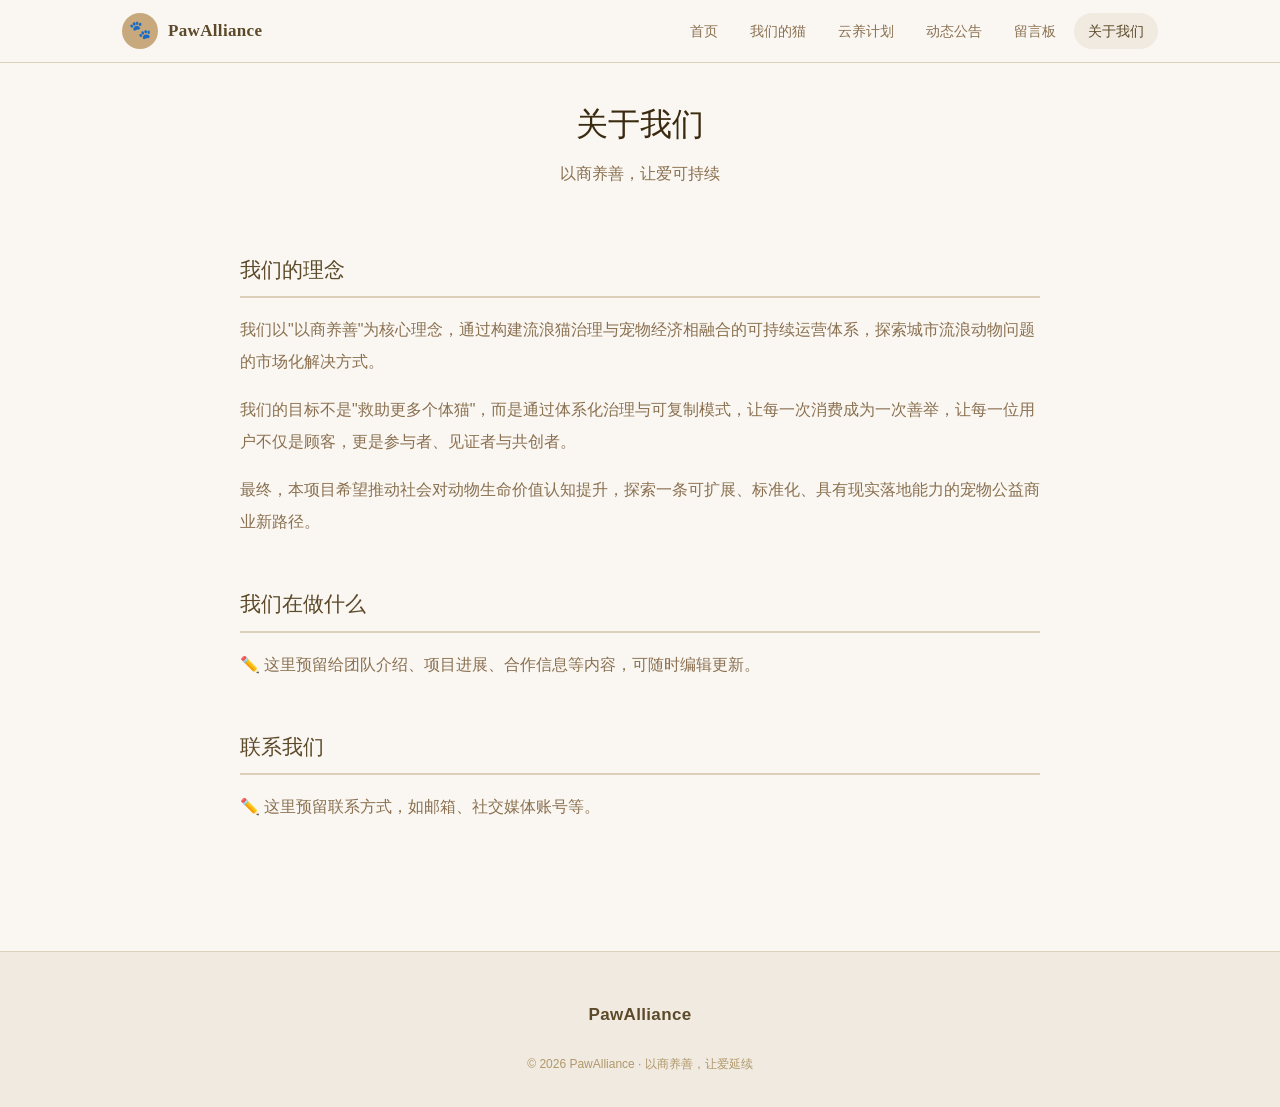
==== about.html @ 076e7d1a "Add files via upload" ====
<!DOCTYPE html>
<html lang="zh-CN">
<head>
  <meta charset="UTF-8" />
  <meta name="viewport" content="width=device-width, initial-scale=1.0" />
  <title>关于我们 · PawAlliance</title>
  <link rel="stylesheet" href="style.css" />
</head>
<body>
  <nav class="navbar" id="navbar">
    <div class="nav-inner">
      <a href="index.html" class="logo">
        <div class="logo-fallback" style="display:flex">🐾</div>
        <span class="logo-text">PawAlliance</span>
      </a>
      <div class="nav-links" id="navLinks">
        <a href="index.html" class="nav-link">首页</a>
        <a href="cats.html" class="nav-link">我们的猫</a>
        <a href="adopt.html" class="nav-link">云养计划</a>
        <a href="news.html" class="nav-link">动态公告</a>
        <a href="message.html" class="nav-link">留言板</a>
        <a href="about.html" class="nav-link active">关于我们</a>
      </div>
      <button class="nav-toggle" id="navToggle"><span></span><span></span><span></span></button>
    </div>
  </nav>

  <div class="page-header">
    <h1>关于我们</h1>
    <p>以商养善，让爱可持续</p>
  </div>

  <section class="section" style="padding-top: 1rem;">
    <div class="container">
      <div class="about-section">

        <div class="about-block">
          <h2>我们的理念</h2>
          <p>我们以"以商养善"为核心理念，通过构建流浪猫治理与宠物经济相融合的可持续运营体系，探索城市流浪动物问题的市场化解决方式。</p>
          <p>我们的目标不是"救助更多个体猫"，而是通过体系化治理与可复制模式，让每一次消费成为一次善举，让每一位用户不仅是顾客，更是参与者、见证者与共创者。</p>
          <p>最终，本项目希望推动社会对动物生命价值认知提升，探索一条可扩展、标准化、具有现实落地能力的宠物公益商业新路径。</p>
        </div>

        <!-- ✏️ 在下面添加新模块，复制以下格式即可 -->
        <div class="about-block">
          <h2>我们在做什么</h2>
          <p>✏️ 这里预留给团队介绍、项目进展、合作信息等内容，可随时编辑更新。</p>
        </div>

        <div class="about-block">
          <h2>联系我们</h2>
          <p>✏️ 这里预留联系方式，如邮箱、社交媒体账号等。</p>
        </div>

        <!-- ✏️ 如需添加更多模块，复制下面这段并修改内容：
        <div class="about-block">
          <h2>新模块标题</h2>
          <p>内容写在这里。</p>
        </div>
        -->

      </div>
    </div>
  </section>

  <footer class="footer">
    <div class="container footer-inner">
      <span class="logo-text">PawAlliance</span>
      <p class="footer-copy">© 2026 PawAlliance · 以商养善，让爱延续</p>
    </div>
  </footer>

  <script src="main.js"></script>
</body>
</html>
---- style.css ----
/* ============================================================
   PawAlliance · 主样式文件
   自然清新风格 · 米色主调
   ============================================================ */

/* ── 字体（使用系统字体，无需网络加载）── */


/* ── CSS 变量（颜色主题） ── */
:root {
  --cream:        #FAF7F2;
  --cream-dark:   #F0EAE0;
  --cream-border: #DDD0BB;
  --brown-light:  #C8A97E;
  --brown-mid:    #A07040;
  --brown-dark:   #5C4A2A;
  --brown-deep:   #3A2A10;
  --text-main:    #3A2A10;
  --text-muted:   #8A7050;
  --text-hint:    #B0986A;
  --white:        #FFFFFF;
  --green-soft:   #D4E8C2;
  --blue-soft:    #C2D8E8;
  --amber-soft:   #F5DCA0;
  --radius-sm:    8px;
  --radius-md:    14px;
  --radius-lg:    20px;
  --radius-xl:    28px;
  --shadow-soft:  0 4px 24px rgba(90,60,20,0.08);
  --shadow-card:  0 2px 12px rgba(90,60,20,0.10);
  --transition:   0.25s ease;
}

/* ── Reset ── */
*, *::before, *::after { box-sizing: border-box; margin: 0; padding: 0; }
html { scroll-behavior: smooth; }
body {
  font-family: "PingFang SC", "Microsoft YaHei", "Helvetica Neue", sans-serif;
  background: var(--cream);
  color: var(--text-main);
  font-size: 16px;
  line-height: 1.75;
}
img { max-width: 100%; display: block; }
a { text-decoration: none; color: inherit; }

/* ── 容器 ── */
.container { max-width: 1100px; margin: 0 auto; padding: 0 2rem; }

/* ── 导航栏 ── */
.navbar {
  position: fixed; top: 0; left: 0; right: 0; z-index: 100;
  background: rgba(250,247,242,0.92);
  backdrop-filter: blur(12px);
  border-bottom: 1px solid var(--cream-border);
  transition: box-shadow var(--transition);
}
.navbar.scrolled { box-shadow: var(--shadow-soft); }
.nav-inner {
  max-width: 1100px; margin: 0 auto; padding: 0 2rem;
  height: 62px;
  display: flex; align-items: center; justify-content: space-between;
}
.logo {
  display: flex; align-items: center; gap: 10px;
  font-family: "PingFang SC", "Microsoft YaHei", Georgia, serif;
}
.logo-img { width: 36px; height: 36px; border-radius: 50%; object-fit: cover; }
.logo-fallback {
  display: none; width: 36px; height: 36px; border-radius: 50%;
  background: var(--brown-light); align-items: center; justify-content: center;
  font-size: 18px;
}
.logo-text { font-size: 17px; font-weight: 600; color: var(--brown-dark); letter-spacing: 0.02em; }
.nav-links { display: flex; gap: 4px; }
.nav-link {
  padding: 6px 14px; border-radius: 20px;
  font-size: 14px; color: var(--text-muted);
  transition: all var(--transition);
}
.nav-link:hover, .nav-link.active {
  background: var(--cream-dark); color: var(--brown-dark);
}
.nav-toggle {
  display: none; flex-direction: column; gap: 5px;
  background: none; border: none; cursor: pointer; padding: 4px;
}
.nav-toggle span {
  display: block; width: 22px; height: 2px;
  background: var(--brown-dark); border-radius: 2px;
  transition: all var(--transition);
}

/* ── 按钮 ── */
.btn {
  display: inline-flex; align-items: center; justify-content: center;
  padding: 11px 28px; border-radius: 30px;
  font-size: 15px; font-weight: 500;
  cursor: pointer; transition: all var(--transition);
  border: 1.5px solid transparent;
}
.btn-primary {
  background: var(--brown-light); color: var(--brown-deep);
  border-color: var(--brown-light);
}
.btn-primary:hover { background: var(--brown-mid); border-color: var(--brown-mid); color: var(--white); }
.btn-outline {
  background: transparent; color: var(--brown-mid);
  border-color: var(--brown-light);
}
.btn-outline:hover { background: var(--cream-dark); }
.btn-sm { padding: 7px 18px; font-size: 13px; }

/* ── Hero ── */
.hero {
  min-height: 100vh;
  display: flex; align-items: center; justify-content: space-between;
  padding: 6rem 2rem 4rem;
  max-width: 1100px; margin: 0 auto;
  gap: 3rem;
}
.hero-content { flex: 1; max-width: 520px; }
.hero-tag {
  display: inline-block; margin-bottom: 1.2rem;
  background: var(--cream-dark); color: var(--brown-mid);
  padding: 5px 16px; border-radius: 20px;
  font-size: 13px; letter-spacing: 0.05em;
}
.hero-title {
  font-family: "PingFang SC", "Microsoft YaHei", Georgia, serif;
  font-size: clamp(2rem, 5vw, 3.2rem);
  font-weight: 600; line-height: 1.3;
  color: var(--brown-deep);
  margin-bottom: 1.2rem;
}
.hero-sub {
  font-size: 15px; color: var(--text-muted); line-height: 1.9;
  margin-bottom: 2rem;
}
.hero-btns { display: flex; gap: 12px; flex-wrap: wrap; }
.hero-visual { flex-shrink: 0; }
.hero-cat-card {
  width: 280px;
  background: var(--white); border-radius: var(--radius-xl);
  border: 1px solid var(--cream-border);
  overflow: hidden; box-shadow: var(--shadow-soft);
  animation: floatUp 3s ease-in-out infinite alternate;
}
@keyframes floatUp {
  from { transform: translateY(0); }
  to   { transform: translateY(-12px); }
}
.hero-cat-img { width: 100%; height: 260px; object-fit: cover; }
.hero-cat-emoji {
  width: 100%; height: 260px; font-size: 80px;
  display: flex; align-items: center; justify-content: center;
  background: var(--cream-dark);
}
.hero-cat-label {
  padding: 14px 16px;
  display: flex; align-items: center; gap: 10px;
}
.cat-tag {
  background: var(--brown-light); color: var(--brown-deep);
  padding: 3px 10px; border-radius: 10px; font-size: 12px;
}
.cat-name-small { font-size: 13px; color: var(--text-muted); }

/* ── 数据统计 ── */
.stats-section {
  background: var(--cream-dark);
  border-top: 1px solid var(--cream-border);
  border-bottom: 1px solid var(--cream-border);
  padding: 2.5rem 0;
}
.stats-grid {
  display: grid; grid-template-columns: repeat(4, 1fr); gap: 1rem;
}
.stat-item { text-align: center; padding: 1rem; }
.stat-num {
  font-family: "PingFang SC", "Microsoft YaHei", Georgia, serif;
  font-size: 2.5rem; font-weight: 600; color: var(--brown-mid);
}
.stat-label { font-size: 13px; color: var(--text-hint); margin-top: 4px; }

/* ── 通用 Section ── */
.section { padding: 5rem 0; }
.section-header {
  display: flex; align-items: center; justify-content: space-between;
  margin-bottom: 2.5rem;
}
.section-title {
  font-family: "PingFang SC", "Microsoft YaHei", Georgia, serif;
  font-size: 1.7rem; font-weight: 500; color: var(--brown-deep);
}
.see-all { font-size: 14px; color: var(--brown-mid); }
.see-all:hover { color: var(--brown-dark); }

/* ── 猫咪卡片 ── */
.cats-grid {
  display: grid; grid-template-columns: repeat(auto-fill, minmax(260px, 1fr));
  gap: 1.5rem;
}
.cat-card {
  background: var(--white); border-radius: var(--radius-lg);
  border: 1px solid var(--cream-border);
  overflow: hidden; box-shadow: var(--shadow-card);
  transition: transform var(--transition), box-shadow var(--transition);
}
.cat-card:hover { transform: translateY(-4px); box-shadow: var(--shadow-soft); }
.cat-card-placeholder { opacity: 0.55; }
.cat-card-photo { position: relative; height: 200px; overflow: hidden; background: var(--cream-dark); }
.cat-card-img { width: 100%; height: 100%; object-fit: cover; }
.cat-card-emoji {
  width: 100%; height: 100%; font-size: 60px;
  display: flex; align-items: center; justify-content: center;
}
.cat-status {
  position: absolute; top: 12px; right: 12px;
  padding: 3px 10px; border-radius: 10px; font-size: 12px;
}
.status-green  { background: #D4E8C2; color: #3A6020; }
.status-blue   { background: #C2D8E8; color: #204060; }
.status-amber  { background: #F5DCA0; color: #7A5010; }
.status-gray   { background: var(--cream-dark); color: var(--text-muted); }
.cat-card-info { padding: 1.25rem; }
.cat-card-header { margin-bottom: 8px; }
.cat-card-name { font-size: 17px; font-weight: 500; color: var(--brown-dark); margin-bottom: 6px; }
.cat-tags { display: flex; gap: 6px; flex-wrap: wrap; }
.cat-tag-chip {
  background: var(--cream-dark); color: var(--text-muted);
  padding: 2px 9px; border-radius: 8px; font-size: 12px;
}
.cat-card-desc { font-size: 13px; color: var(--text-muted); margin-bottom: 1rem; line-height: 1.7; }

/* ── 云养预览 ── */
.adopt-preview { background: var(--cream-dark); }
.adopt-inner {
  display: flex; align-items: center; gap: 4rem;
}
.adopt-text { flex: 1; }
.adopt-text p { color: var(--text-muted); line-height: 2; }
.adopt-visual { flex-shrink: 0; text-align: center; }
.adopt-cat-wrap { position: relative; display: inline-block; }
.adopt-cat-img { width: 200px; height: 200px; object-fit: cover; border-radius: 50%; border: 3px solid var(--brown-light); }
.adopt-cat-emoji {
  width: 200px; height: 200px; font-size: 80px;
  border-radius: 50%; border: 3px solid var(--brown-light);
  background: var(--cream); display: none;
  align-items: center; justify-content: center;
}
.adopt-bubble {
  position: absolute; top: -16px; right: -24px;
  background: var(--white); color: var(--brown-mid);
  padding: 6px 14px; border-radius: 20px;
  font-size: 13px; border: 1px solid var(--cream-border);
  box-shadow: var(--shadow-card);
  animation: bounce 2s ease-in-out infinite;
}
@keyframes bounce {
  0%, 100% { transform: translateY(0); }
  50%       { transform: translateY(-6px); }
}

/* ── 动态列表 ── */
.news-list { display: flex; flex-direction: column; gap: 1.5rem; }
.news-item {
  padding: 1.5rem;
  background: var(--white); border-radius: var(--radius-md);
  border: 1px solid var(--cream-border);
  transition: box-shadow var(--transition);
}
.news-item:hover { box-shadow: var(--shadow-card); }
.news-meta { display: flex; align-items: center; gap: 10px; margin-bottom: 8px; }
.news-type {
  padding: 3px 10px; border-radius: 8px; font-size: 12px;
}
.type-coral  { background: #FAE0D8; color: #9A3820; }
.type-amber  { background: #F5E0A0; color: #7A5010; }
.type-green  { background: #D4E8C2; color: #3A6020; }
.type-teal   { background: #C8E8E0; color: #1A6050; }
.type-purple { background: #E0D8F5; color: #4A3090; }
.type-gray   { background: var(--cream-dark); color: var(--text-muted); }
.news-date { font-size: 13px; color: var(--text-hint); }
.news-title { font-size: 16px; font-weight: 500; margin-bottom: 8px; }
.news-title a:hover { color: var(--brown-mid); }
.news-summary { font-size: 14px; color: var(--text-muted); margin-bottom: 10px; }
.news-read-more { font-size: 13px; color: var(--brown-mid); }
.empty-tip { color: var(--text-hint); font-size: 14px; text-align: center; padding: 3rem 0; }

/* ── 页面内顶部间距 ── */
.page-header {
  padding: 6rem 0 3rem;
  text-align: center;
}
.page-header h1 {
  font-family: "PingFang SC", "Microsoft YaHei", Georgia, serif;
  font-size: 2rem; font-weight: 500; color: var(--brown-deep);
}
.page-header p { color: var(--text-muted); margin-top: 8px; }

/* ── 留言板 ── */
.message-wrap { max-width: 700px; margin: 0 auto; }
.message-form {
  background: var(--white); border-radius: var(--radius-lg);
  border: 1px solid var(--cream-border);
  padding: 2rem; margin-bottom: 2.5rem;
}
.message-form h3 { font-size: 16px; font-weight: 500; margin-bottom: 1.2rem; color: var(--brown-dark); }
.form-group { margin-bottom: 1rem; }
.form-group label { display: block; font-size: 13px; color: var(--text-muted); margin-bottom: 5px; }
.form-group input, .form-group textarea {
  width: 100%; padding: 10px 14px;
  background: var(--cream); border: 1px solid var(--cream-border);
  border-radius: var(--radius-sm); font-family: inherit; font-size: 14px;
  color: var(--text-main); transition: border-color var(--transition);
  resize: vertical;
}
.form-group input:focus, .form-group textarea:focus {
  outline: none; border-color: var(--brown-light);
}
.message-list { display: flex; flex-direction: column; gap: 1rem; }
.message-item {
  background: var(--white); border-radius: var(--radius-md);
  border: 1px solid var(--cream-border); padding: 1.25rem;
}
.message-author { font-weight: 500; font-size: 14px; color: var(--brown-dark); }
.message-time { font-size: 12px; color: var(--text-hint); margin-left: 8px; }
.message-content { font-size: 14px; color: var(--text-muted); margin-top: 8px; line-height: 1.7; }
.message-reply {
  background: var(--cream-dark); border-radius: var(--radius-sm);
  padding: 10px 14px; margin-top: 10px;
}
.message-reply-label { font-size: 12px; color: var(--brown-mid); margin-bottom: 4px; }
.message-reply-content { font-size: 13px; color: var(--text-muted); }

/* ── 云养页面 ── */
.adopt-page-wrap { max-width: 800px; margin: 0 auto; }
.adopt-cats-list { display: flex; flex-direction: column; gap: 2rem; }
.adopt-cat-item {
  background: var(--white); border-radius: var(--radius-lg);
  border: 1px solid var(--cream-border); padding: 2rem;
  display: flex; gap: 2rem; align-items: center;
}
.adopt-cat-avatar {
  width: 120px; height: 120px; flex-shrink: 0;
  border-radius: 50%; overflow: hidden; border: 3px solid var(--brown-light);
  display: flex; align-items: center; justify-content: center;
  background: var(--cream-dark); font-size: 48px;
}
.adopt-cat-avatar img { width: 100%; height: 100%; object-fit: cover; }
.adopt-cat-content { flex: 1; }
.adopt-cat-content h3 { font-size: 18px; font-weight: 500; margin-bottom: 8px; color: var(--brown-dark); }
.adopt-cat-content p { font-size: 14px; color: var(--text-muted); margin-bottom: 1rem; }
.feed-count { font-size: 13px; color: var(--text-hint); margin-top: 8px; }

/* ── 关于我们 ── */
.about-section { max-width: 800px; margin: 0 auto; }
.about-block { margin-bottom: 3rem; }
.about-block h2 {
  font-family: "PingFang SC", "Microsoft YaHei", Georgia, serif;
  font-size: 1.3rem; font-weight: 500; color: var(--brown-dark);
  margin-bottom: 1rem; padding-bottom: 0.5rem;
  border-bottom: 2px solid var(--cream-border);
}
.about-block p { color: var(--text-muted); line-height: 2; margin-bottom: 1rem; }

/* ✏️ 扩展区块：复制 .about-block 格式，可在 about.html 添加新模块 */

/* ── Footer ── */
.footer {
  background: var(--cream-dark); border-top: 1px solid var(--cream-border);
  padding: 3rem 0 2rem;
}
.footer-inner {
  display: flex; flex-direction: column; align-items: center; gap: 1.5rem; text-align: center;
}
.footer-brand .logo-text { font-size: 18px; }
.footer-brand p { font-size: 13px; color: var(--text-hint); margin-top: 4px; }
.footer-links { display: flex; gap: 20px; flex-wrap: wrap; justify-content: center; }
.footer-links a { font-size: 13px; color: var(--text-muted); }
.footer-links a:hover { color: var(--brown-mid); }
.footer-copy { font-size: 12px; color: var(--text-hint); }

/* ── 响应式 ── */
@media (max-width: 768px) {
  .nav-links { display: none; flex-direction: column; position: absolute; top: 62px; left: 0; right: 0; background: var(--cream); border-bottom: 1px solid var(--cream-border); padding: 1rem; }
  .nav-links.open { display: flex; }
  .nav-toggle { display: flex; }
  .hero { flex-direction: column; padding-top: 5rem; text-align: center; }
  .hero-btns { justify-content: center; }
  .hero-visual { order: -1; }
  .hero-cat-card { width: 220px; }
  .stats-grid { grid-template-columns: repeat(2, 1fr); }
  .adopt-inner { flex-direction: column; text-align: center; }
  .adopt-cat-item { flex-direction: column; text-align: center; }
}
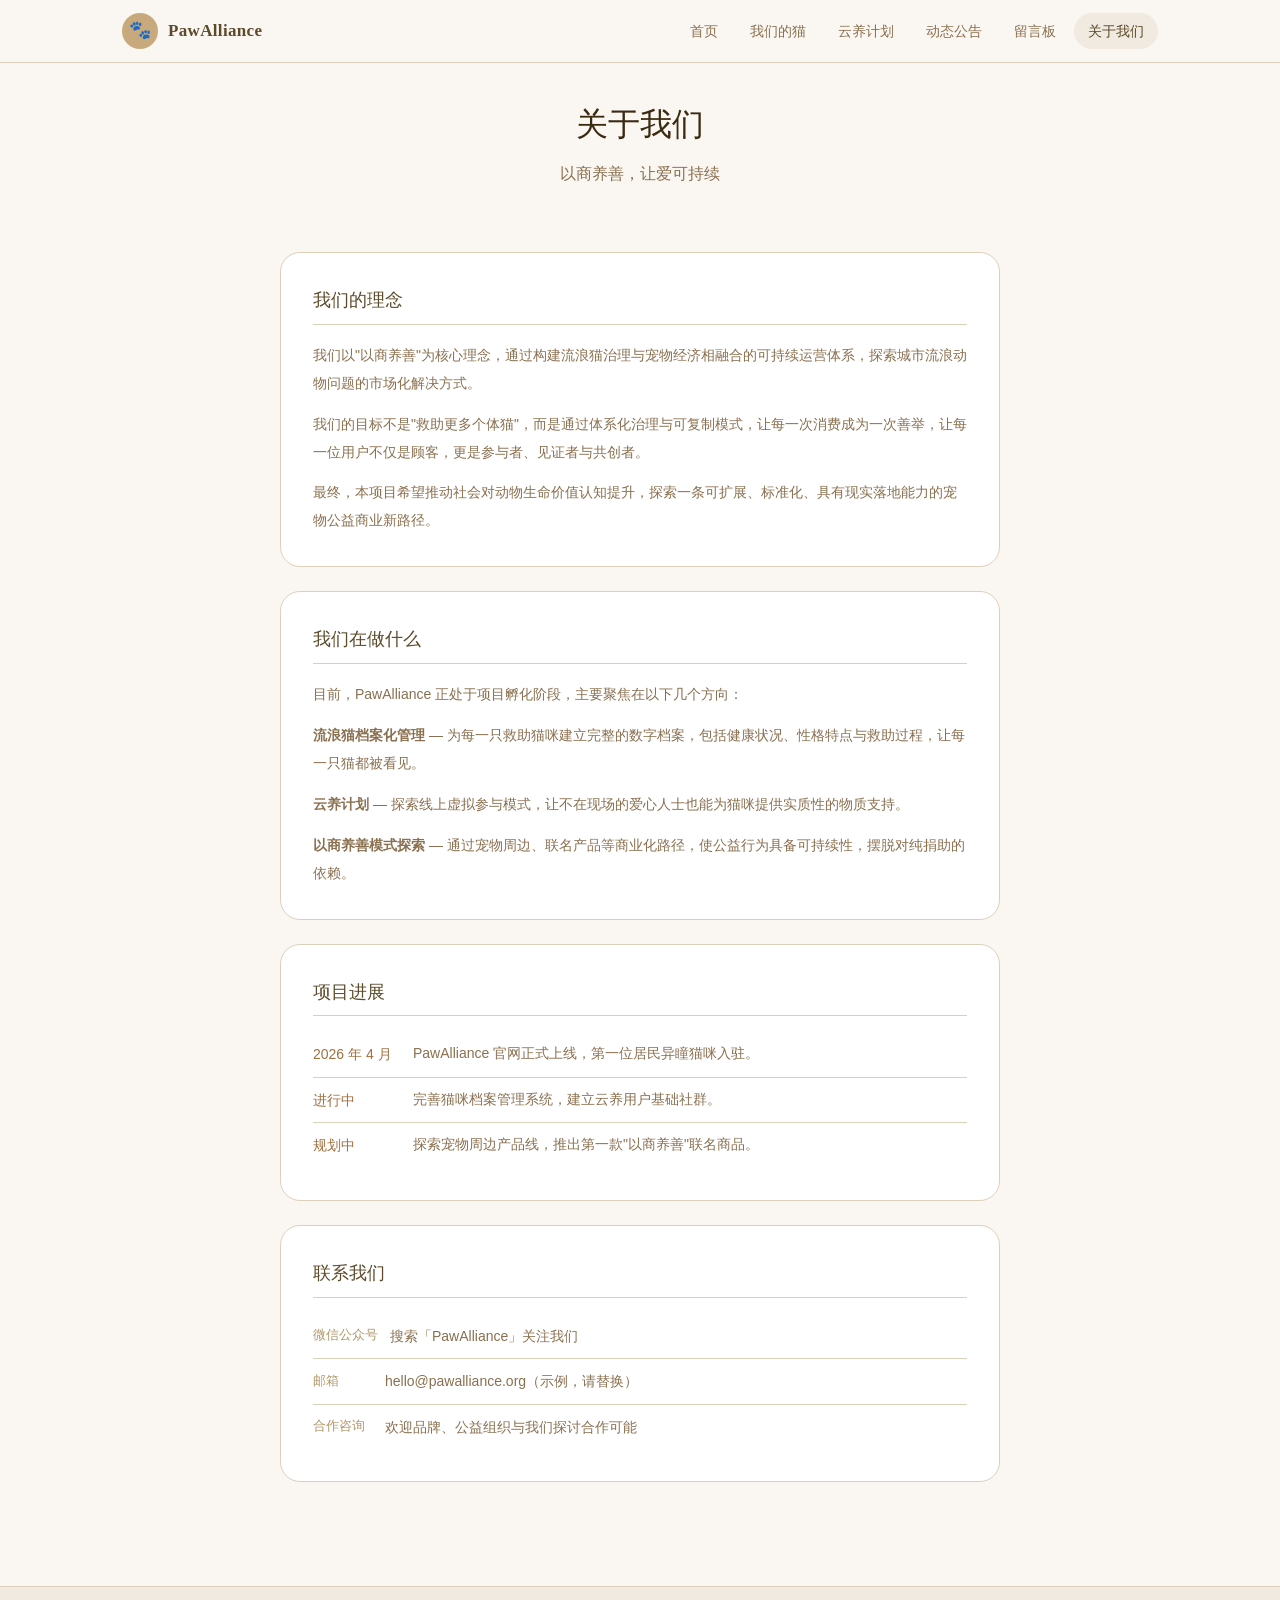
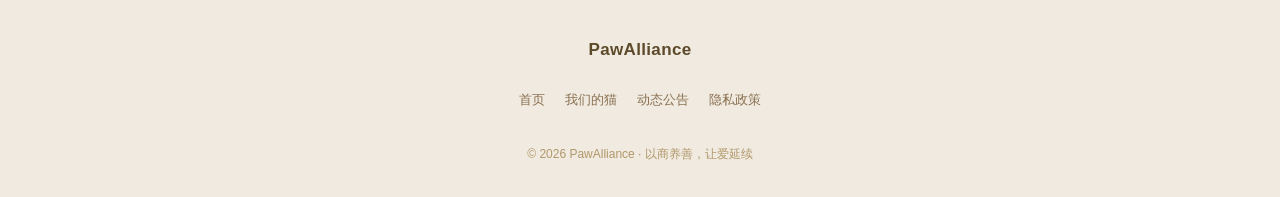
==== commit 3b9c9fdd: "4.13更新" ====
--- a/about.html
+++ b/about.html
@@ -4,7 +4,51 @@
   <meta charset="UTF-8" />
   <meta name="viewport" content="width=device-width, initial-scale=1.0" />
   <title>关于我们 · PawAlliance</title>
+  <meta name="description" content="PawAlliance 团队介绍、项目理念与联系方式。" />
+  <meta property="og:title" content="关于我们 · PawAlliance" />
+  <meta property="og:description" content="以商养善为核心理念，探索流浪猫治理与宠物经济相融合的可持续运营体系。" />
+  <meta property="og:image" content="https://ecvwyfolfitogyeiywbe.supabase.co/storage/v1/object/public/assets/og-cover.jpg" />
+  <meta property="og:type" content="website" />
   <link rel="stylesheet" href="style.css" />
+  <style>
+    .about-section { max-width: 720px; margin: 0 auto; }
+    .about-block {
+      background: var(--white); border-radius: var(--radius-lg);
+      border: 1px solid var(--cream-border); padding: 2rem;
+      margin-bottom: 1.5rem;
+    }
+    .about-block h2 {
+      font-size: 1.1rem; font-weight: 500; color: var(--brown-dark);
+      margin-bottom: 1rem; padding-bottom: 0.5rem;
+      border-bottom: 1px solid var(--cream-border);
+    }
+    .about-block p { font-size: 14px; color: var(--text-muted); line-height: 2; margin-bottom: 0.8rem; }
+    .about-block p:last-child { margin-bottom: 0; }
+    .team-grid { display: grid; grid-template-columns: repeat(auto-fill, minmax(200px, 1fr)); gap: 1rem; margin-top: 1rem; }
+    .team-card {
+      background: var(--cream-dark); border-radius: var(--radius-md);
+      padding: 1.25rem; text-align: center;
+    }
+    .team-avatar {
+      width: 56px; height: 56px; border-radius: 50%;
+      background: var(--brown-light); display: flex; align-items: center;
+      justify-content: center; font-size: 24px; margin: 0 auto 0.8rem;
+    }
+    .team-name { font-size: 15px; font-weight: 500; color: var(--brown-dark); margin-bottom: 4px; }
+    .team-role { font-size: 13px; color: var(--text-hint); }
+    .contact-row { display: flex; align-items: center; gap: 12px; padding: 10px 0; border-bottom: 1px solid var(--cream-border); }
+    .contact-row:last-child { border-bottom: none; }
+    .contact-label { font-size: 13px; color: var(--text-hint); min-width: 60px; }
+    .contact-value { font-size: 14px; color: var(--text-muted); }
+    .milestone-list { list-style: none; padding: 0; margin-top: 0.5rem; }
+    .milestone-list li {
+      display: flex; gap: 12px; padding: 10px 0;
+      border-bottom: 1px solid var(--cream-border); font-size: 14px;
+    }
+    .milestone-list li:last-child { border-bottom: none; }
+    .milestone-date { color: var(--brown-mid); font-weight: 500; min-width: 88px; flex-shrink: 0; }
+    .milestone-text { color: var(--text-muted); line-height: 1.7; }
+  </style>
 </head>
 <body>
   <nav class="navbar" id="navbar">
@@ -41,23 +85,48 @@
           <p>最终，本项目希望推动社会对动物生命价值认知提升，探索一条可扩展、标准化、具有现实落地能力的宠物公益商业新路径。</p>
         </div>
 
-        <!-- ✏️ 在下面添加新模块，复制以下格式即可 -->
         <div class="about-block">
           <h2>我们在做什么</h2>
-          <p>✏️ 这里预留给团队介绍、项目进展、合作信息等内容，可随时编辑更新。</p>
+          <p>目前，PawAlliance 正处于项目孵化阶段，主要聚焦在以下几个方向：</p>
+          <p><strong>流浪猫档案化管理</strong> — 为每一只救助猫咪建立完整的数字档案，包括健康状况、性格特点与救助过程，让每一只猫都被看见。</p>
+          <p><strong>云养计划</strong> — 探索线上虚拟参与模式，让不在现场的爱心人士也能为猫咪提供实质性的物质支持。</p>
+          <p><strong>以商养善模式探索</strong> — 通过宠物周边、联名产品等商业化路径，使公益行为具备可持续性，摆脱对纯捐助的依赖。</p>
+        </div>
+
+        <div class="about-block">
+          <h2>项目进展</h2>
+          <ul class="milestone-list">
+            <li>
+              <span class="milestone-date">2026 年 4 月</span>
+              <span class="milestone-text">PawAlliance 官网正式上线，第一位居民异瞳猫咪入驻。</span>
+            </li>
+            <li>
+              <span class="milestone-date">进行中</span>
+              <span class="milestone-text">完善猫咪档案管理系统，建立云养用户基础社群。</span>
+            </li>
+            <li>
+              <span class="milestone-date">规划中</span>
+              <span class="milestone-text">探索宠物周边产品线，推出第一款"以商养善"联名商品。</span>
+            </li>
+          </ul>
         </div>
 
         <div class="about-block">
           <h2>联系我们</h2>
-          <p>✏️ 这里预留联系方式，如邮箱、社交媒体账号等。</p>
+          <!-- ✏️ 请将下面的联系方式替换为你们真实的信息 -->
+          <div class="contact-row">
+            <span class="contact-label">微信公众号</span>
+            <span class="contact-value">搜索「PawAlliance」关注我们</span>
+          </div>
+          <div class="contact-row">
+            <span class="contact-label">邮箱</span>
+            <span class="contact-value">hello@pawalliance.org（示例，请替换）</span>
+          </div>
+          <div class="contact-row">
+            <span class="contact-label">合作咨询</span>
+            <span class="contact-value">欢迎品牌、公益组织与我们探讨合作可能</span>
+          </div>
         </div>
-
-        <!-- ✏️ 如需添加更多模块，复制下面这段并修改内容：
-        <div class="about-block">
-          <h2>新模块标题</h2>
-          <p>内容写在这里。</p>
-        </div>
-        -->
 
       </div>
     </div>
@@ -66,6 +135,12 @@
   <footer class="footer">
     <div class="container footer-inner">
       <span class="logo-text">PawAlliance</span>
+      <div class="footer-links" style="margin-bottom:0.5rem">
+        <a href="index.html">首页</a>
+        <a href="cats.html">我们的猫</a>
+        <a href="news.html">动态公告</a>
+        <a href="privacy.html">隐私政策</a>
+      </div>
       <p class="footer-copy">© 2026 PawAlliance · 以商养善，让爱延续</p>
     </div>
   </footer>
